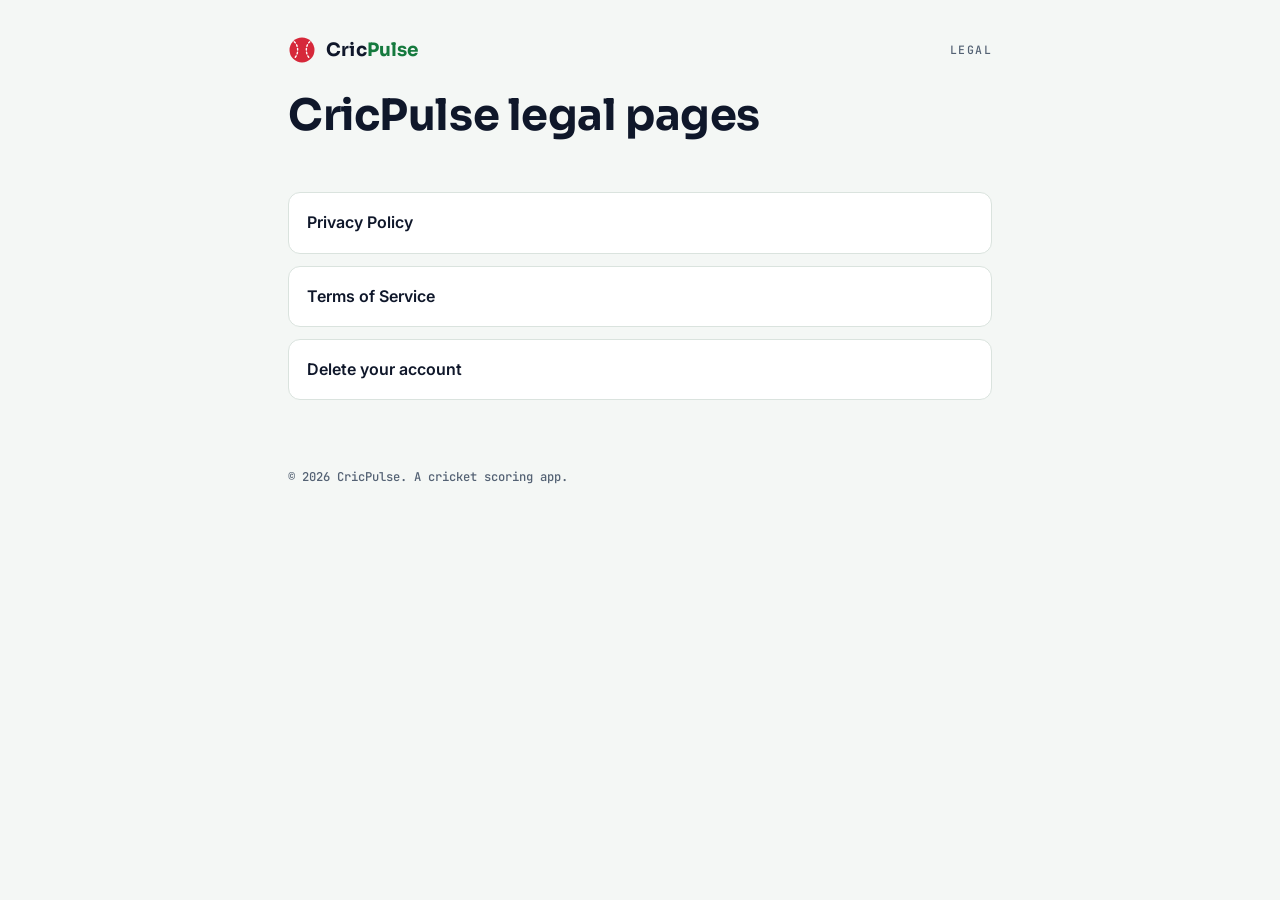
==== index.html @ af15bf6e "docs: add cricpulse legal pages Co-Authored-By: Claude Opus 5.5 <noreply@anthropic.com>" ====
<!doctype html>
<html lang="en">
<head>
<meta charset="utf-8">
<meta name="viewport" content="width=device-width, initial-scale=1">
<meta name="description" content="Privacy Policy, Terms of Service and account deletion for the CricPulse app.">
<title>CricPulse Legal</title>
<link rel="preconnect" href="https://fonts.googleapis.com">
<link rel="preconnect" href="https://fonts.gstatic.com" crossorigin>
<link rel="stylesheet" href="https://fonts.googleapis.com/css2?family=Inter:wght@400;500;600&family=JetBrains+Mono:wght@500;600&family=Sora:wght@600;700&display=swap">
<style>
/* Layout: one reading column. A thin pulse line (the heartbeat from the app logo) separates the masthead from the document. */
:root{
  --bg:#F4F7F5; --surface:#FFFFFF; --fg:#0F172A; --muted:#546274; --line:#DAE3DE;
  --accent:#157A3E; --accent-bg:#E7F4EC; --accent-line:#BFE0CB;
  --pulse:#D6283A;
  --warn:#9A3412; --warn-bg:#FDEFE8; --warn-line:#F2CDBD;
  --font-body:'Inter',system-ui,-apple-system,'Segoe UI',Roboto,sans-serif;
  --font-display:'Sora','Inter',system-ui,sans-serif;
  --font-mono:'JetBrains Mono',ui-monospace,'SF Mono',Menlo,monospace;
}
@media (prefers-color-scheme: dark){
  :root:not([data-theme="light"]){
    --bg:#0B1220; --surface:#111B30; --fg:#E7EDF5; --muted:#92A3B8; --line:#1E2B44;
    --accent:#4ADE9A; --accent-bg:#0E2A22; --accent-line:#1B5A43;
    --pulse:#FF5468;
    --warn:#FDBA9B; --warn-bg:#2B1812; --warn-line:#5A3223;
    color-scheme:dark;
  }
}
:root[data-theme="dark"]{
  --bg:#0B1220; --surface:#111B30; --fg:#E7EDF5; --muted:#92A3B8; --line:#1E2B44;
  --accent:#4ADE9A; --accent-bg:#0E2A22; --accent-line:#1B5A43;
  --pulse:#FF5468;
  --warn:#FDBA9B; --warn-bg:#2B1812; --warn-line:#5A3223;
  color-scheme:dark;
}
*{box-sizing:border-box}
body{
  background:var(--bg); color:var(--fg);
  font:400 16px/1.7 var(--font-body);
  padding-block:28px 72px;
  padding-left:max(16px, env(safe-area-inset-left, 0px));
  padding-right:max(16px, env(safe-area-inset-right, 0px));
  -webkit-text-size-adjust:100%;
}
.wrap{max-width:44rem;margin:0 auto;display:flex;flex-direction:column;gap:28px;min-width:0}
a{color:var(--accent);text-underline-offset:3px;text-decoration-thickness:1px}
a:focus-visible,summary:focus-visible{outline:2px solid var(--accent);outline-offset:3px;border-radius:4px}
.mast{display:flex;align-items:center;justify-content:space-between;gap:12px;flex-wrap:wrap}
.brand{display:flex;align-items:center;gap:10px;font:700 1.15rem/1 var(--font-display);letter-spacing:.01em}
.brand b{color:var(--accent);font-weight:700}
.doc-kind{font:500 .72rem/1 var(--font-mono);letter-spacing:.12em;text-transform:uppercase;color:var(--muted)}
.pulse{display:flex;align-items:center;gap:0}
.pulse svg{flex:none;display:block}
.pulse i{flex:1;height:2px;background:var(--line);min-width:0}
.pulse .lead{flex:none;width:24px;height:2px;background:var(--pulse)}
h1{font:700 clamp(1.9rem,5.4vw,2.7rem)/1.12 var(--font-display);letter-spacing:-.01em;margin:0;text-wrap:balance}
.meta{display:flex;flex-wrap:wrap;gap:6px 18px;margin:14px 0 0;padding:0;list-style:none;font:500 .76rem/1.5 var(--font-mono);color:var(--muted)}
.meta strong{color:var(--fg);font-weight:500}
.lede{font-size:1.06rem;color:var(--fg);margin:0;max-width:62ch}
.summary{background:var(--accent-bg);border:1px solid var(--accent-line);border-radius:14px;padding:18px 20px;display:flex;flex-direction:column;gap:10px}
.summary h2{margin:0;font:600 .74rem/1 var(--font-mono);letter-spacing:.12em;text-transform:uppercase;color:var(--accent)}
.summary ul{margin:0;padding-left:1.15em;display:flex;flex-direction:column;gap:6px}
.summary li::marker{color:var(--accent)}
.toc{border:1px solid var(--line);border-radius:14px;background:var(--surface);padding:16px 20px}
.toc h2{margin:0 0 10px;font:600 .74rem/1 var(--font-mono);letter-spacing:.12em;text-transform:uppercase;color:var(--muted)}
.toc ol{margin:0;padding:0;list-style:none;columns:2 15rem;column-gap:28px}
.toc li{break-inside:avoid;padding:3px 0;font-size:.94rem}
.toc a{text-decoration:none;color:var(--fg)}
.toc a:hover{color:var(--accent);text-decoration:underline}
.toc .n{display:inline-block;width:1.9em;font:500 .78rem var(--font-mono);color:var(--accent)}
.sec{display:flex;flex-direction:column;gap:12px;min-width:0;scroll-margin-top:16px}
.sec h2{margin:0;font:600 1.3rem/1.3 var(--font-display);display:flex;gap:12px;align-items:baseline;text-wrap:balance}
.sec h2 .n{font:500 .8rem var(--font-mono);color:var(--accent);flex:none;min-width:1.7em}
.sec h3{margin:10px 0 0;font:600 1rem/1.4 var(--font-body)}
.sec p{margin:0;max-width:65ch}
.sec ul,.sec ol.plain{margin:0;padding-left:1.25em;display:flex;flex-direction:column;gap:6px;max-width:65ch}
.sec li::marker{color:var(--muted)}
.sec .sub{display:flex;flex-direction:column;gap:6px}
ol.steps{margin:0;padding:0;list-style:none;counter-reset:s;display:flex;flex-direction:column;gap:12px;max-width:65ch}
ol.steps li{counter-increment:s;display:grid;grid-template-columns:2rem 1fr;gap:12px;align-items:start}
ol.steps li::before{content:counter(s);width:2rem;height:2rem;border-radius:50%;background:var(--accent-bg);border:1px solid var(--accent-line);color:var(--accent);font:600 .85rem/1 var(--font-mono);display:grid;place-items:center}
ol.steps li>div{padding-top:3px;min-width:0}
.tbl{overflow-x:auto;border:1px solid var(--line);border-radius:12px;background:var(--surface)}
table{border-collapse:collapse;width:100%;min-width:30rem;font-size:.93rem;line-height:1.5}
th,td{text-align:left;vertical-align:top;padding:11px 14px;border-bottom:1px solid var(--line)}
tr:last-child td{border-bottom:0}
th{font:600 .7rem/1.2 var(--font-mono);letter-spacing:.1em;text-transform:uppercase;color:var(--muted);background:var(--bg)}
td:first-child{font-weight:500}
.tag{display:inline-block;font:600 .68rem/1 var(--font-mono);letter-spacing:.06em;text-transform:uppercase;padding:4px 7px;border-radius:6px;white-space:nowrap}
.tag.del{background:var(--accent-bg);color:var(--accent);border:1px solid var(--accent-line)}
.tag.keep{background:var(--warn-bg);color:var(--warn);border:1px solid var(--warn-line)}
.note{border:1px solid var(--warn-line);background:var(--warn-bg);color:var(--fg);border-radius:12px;padding:14px 16px;max-width:65ch}
.contact{border:1px solid var(--line);background:var(--surface);border-radius:14px;padding:18px 20px;display:flex;flex-direction:column;gap:6px}
.contact .label{font:600 .72rem/1 var(--font-mono);letter-spacing:.12em;text-transform:uppercase;color:var(--muted)}
.contact code{font:500 1rem/1.5 var(--font-mono);color:var(--fg);word-break:break-all;user-select:all}
.foot{font:500 .76rem/1.6 var(--font-mono);color:var(--muted);padding-top:4px}
@media (max-width:480px){
  .sec h2{flex-direction:column;gap:2px}
  th,td{padding:10px 12px}
}
</style>
<style>.legal-links{list-style:none;padding:0;margin:24px 0;display:grid;gap:12px}.legal-links a{display:block;padding:16px 18px;border:1px solid var(--line);border-radius:12px;background:var(--surface);color:var(--fg);text-decoration:none;font-weight:600}.legal-links a:hover{border-color:var(--accent);color:var(--accent)}</style>
</head>
<body>
<main class="wrap">
  <header class="mast">
    <div class="brand">
      <svg width="28" height="28" viewBox="0 0 28 28" aria-hidden="true"><circle cx="14" cy="14" r="12.5" fill="#D6283A"/><path d="M6.2 5.8c4.6 3.4 4.6 13 0 16.4M21.8 5.8c-4.6 3.4-4.6 13 0 16.4" fill="none" stroke="#fff" stroke-width="1.4" stroke-linecap="round" stroke-dasharray="1.6 2.2"/></svg>
      <span>Cric<b>Pulse</b></span>
    </div>
    <span class="doc-kind">Legal</span>
  </header>
  <h1>CricPulse legal pages</h1>
  <ul class="legal-links">
    <li><a href="privacy-policy.html">Privacy Policy</a></li>
    <li><a href="terms-of-service.html">Terms of Service</a></li>
    <li><a href="delete-account.html">Delete your account</a></li>
  </ul>
  <p class="foot">&copy; 2026 CricPulse. A cricket scoring app.</p>
</main>
</body>
</html>
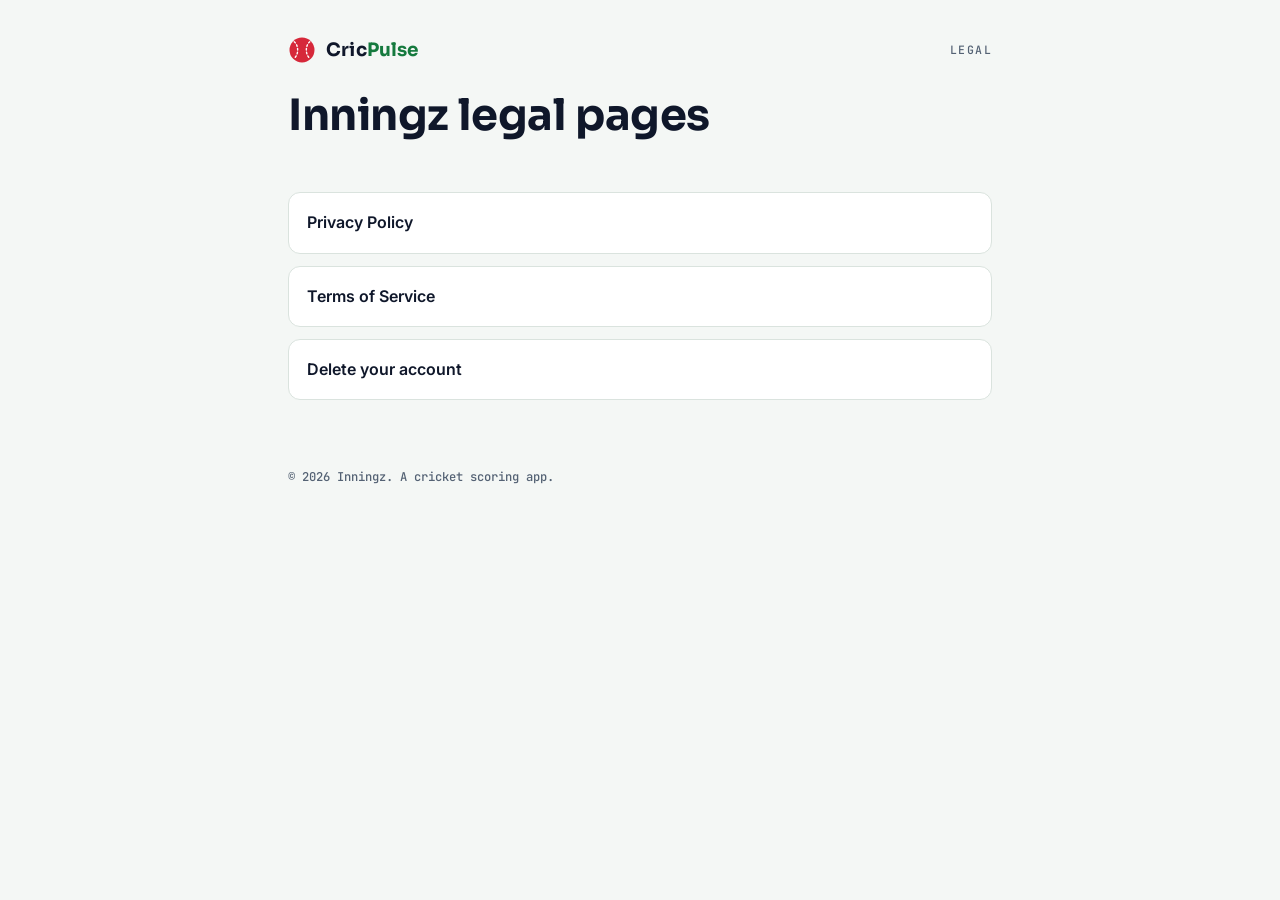
==== commit 3e79177e: "docs: rename app to inningz Co-Authored-By: Claude Opus 5.5 <noreply@anthropic.com>" ====
--- a/index.html
+++ b/index.html
@@ -3,8 +3,8 @@
 <head>
 <meta charset="utf-8">
 <meta name="viewport" content="width=device-width, initial-scale=1">
-<meta name="description" content="Privacy Policy, Terms of Service and account deletion for the CricPulse app.">
-<title>CricPulse Legal</title>
+<meta name="description" content="Privacy Policy, Terms of Service and account deletion for the Inningz app.">
+<title>Inningz Legal</title>
 <link rel="preconnect" href="https://fonts.googleapis.com">
 <link rel="preconnect" href="https://fonts.gstatic.com" crossorigin>
 <link rel="stylesheet" href="https://fonts.googleapis.com/css2?family=Inter:wght@400;500;600&family=JetBrains+Mono:wght@500;600&family=Sora:wght@600;700&display=swap">
@@ -112,13 +112,13 @@
     </div>
     <span class="doc-kind">Legal</span>
   </header>
-  <h1>CricPulse legal pages</h1>
+  <h1>Inningz legal pages</h1>
   <ul class="legal-links">
     <li><a href="privacy-policy.html">Privacy Policy</a></li>
     <li><a href="terms-of-service.html">Terms of Service</a></li>
     <li><a href="delete-account.html">Delete your account</a></li>
   </ul>
-  <p class="foot">&copy; 2026 CricPulse. A cricket scoring app.</p>
+  <p class="foot">&copy; 2026 Inningz. A cricket scoring app.</p>
 </main>
 </body>
 </html>
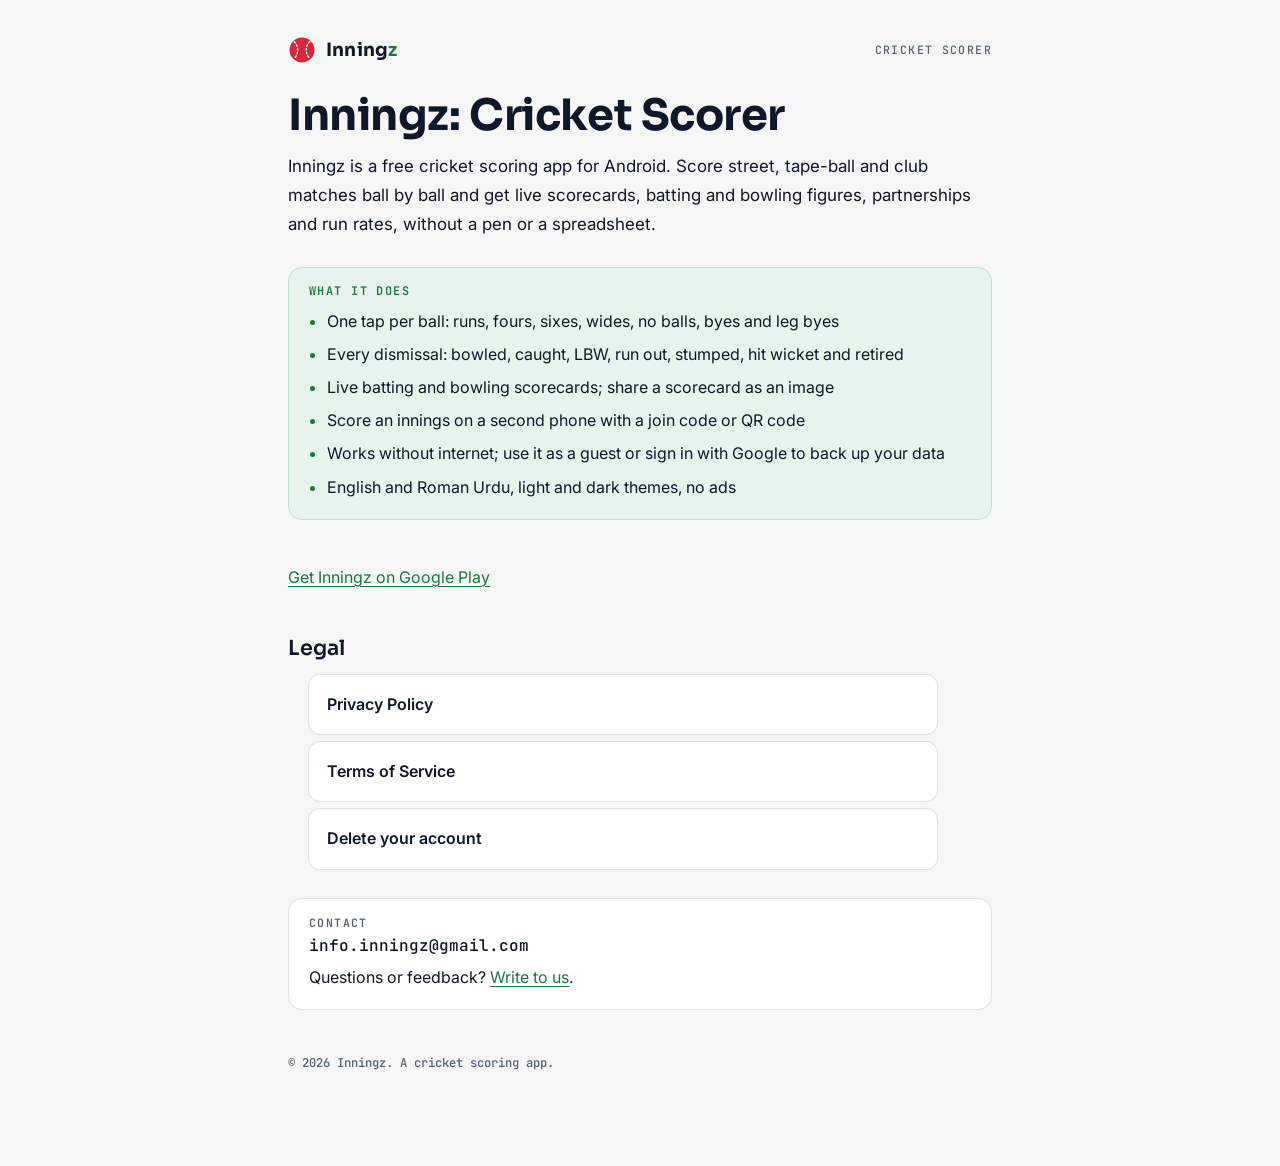
==== commit b9982e25: "docs: describe the inningz app on the homepage, fix wordmark Co-Authored-By: Claude Opus 5.5 <norepl" ====
--- a/index.html
+++ b/index.html
@@ -3,8 +3,8 @@
 <head>
 <meta charset="utf-8">
 <meta name="viewport" content="width=device-width, initial-scale=1">
-<meta name="description" content="Privacy Policy, Terms of Service and account deletion for the Inningz app.">
-<title>Inningz Legal</title>
+<meta name="description" content="Inningz is a free cricket scoring app for Android: ball-by-ball scoring, live scorecards and squads for street, tape-ball and club matches.">
+<title>Inningz: Cricket Scorer</title>
 <link rel="preconnect" href="https://fonts.googleapis.com">
 <link rel="preconnect" href="https://fonts.gstatic.com" crossorigin>
 <link rel="stylesheet" href="https://fonts.googleapis.com/css2?family=Inter:wght@400;500;600&family=JetBrains+Mono:wght@500;600&family=Sora:wght@600;700&display=swap">
@@ -108,16 +108,39 @@
   <header class="mast">
     <div class="brand">
       <svg width="28" height="28" viewBox="0 0 28 28" aria-hidden="true"><circle cx="14" cy="14" r="12.5" fill="#D6283A"/><path d="M6.2 5.8c4.6 3.4 4.6 13 0 16.4M21.8 5.8c-4.6 3.4-4.6 13 0 16.4" fill="none" stroke="#fff" stroke-width="1.4" stroke-linecap="round" stroke-dasharray="1.6 2.2"/></svg>
-      <span>Cric<b>Pulse</b></span>
+      <span>Inning<b>z</b></span>
     </div>
-    <span class="doc-kind">Legal</span>
+    <span class="doc-kind">Cricket scorer</span>
   </header>
-  <h1>Inningz legal pages</h1>
-  <ul class="legal-links">
-    <li><a href="privacy-policy.html">Privacy Policy</a></li>
-    <li><a href="terms-of-service.html">Terms of Service</a></li>
-    <li><a href="delete-account.html">Delete your account</a></li>
-  </ul>
+  <section class="sec">
+    <h1>Inningz: Cricket Scorer</h1>
+    <p class="lede">Inningz is a free cricket scoring app for Android. Score street, tape-ball and club matches ball by ball and get live scorecards, batting and bowling figures, partnerships and run rates, without a pen or a spreadsheet.</p>
+  </section>
+  <div class="summary">
+    <h2>What it does</h2>
+    <ul>
+      <li>One tap per ball: runs, fours, sixes, wides, no balls, byes and leg byes</li>
+      <li>Every dismissal: bowled, caught, LBW, run out, stumped, hit wicket and retired</li>
+      <li>Live batting and bowling scorecards; share a scorecard as an image</li>
+      <li>Score an innings on a second phone with a join code or QR code</li>
+      <li>Works without internet; use it as a guest or sign in with Google to back up your data</li>
+      <li>English and Roman Urdu, light and dark themes, no ads</li>
+    </ul>
+  </div>
+  <p><a href="https://play.google.com/store/apps/details?id=com.inningz.app">Get Inningz on Google Play</a></p>
+  <section class="sec">
+    <h2>Legal</h2>
+    <ul class="legal-links">
+      <li><a href="privacy-policy.html">Privacy Policy</a></li>
+      <li><a href="terms-of-service.html">Terms of Service</a></li>
+      <li><a href="delete-account.html">Delete your account</a></li>
+    </ul>
+  </section>
+  <div class="contact">
+    <span class="label">Contact</span>
+    <code>info.inningz@gmail.com</code>
+    <span>Questions or feedback? <a href="mailto:info.inningz@gmail.com">Write to us</a>.</span>
+  </div>
   <p class="foot">&copy; 2026 Inningz. A cricket scoring app.</p>
 </main>
 </body>
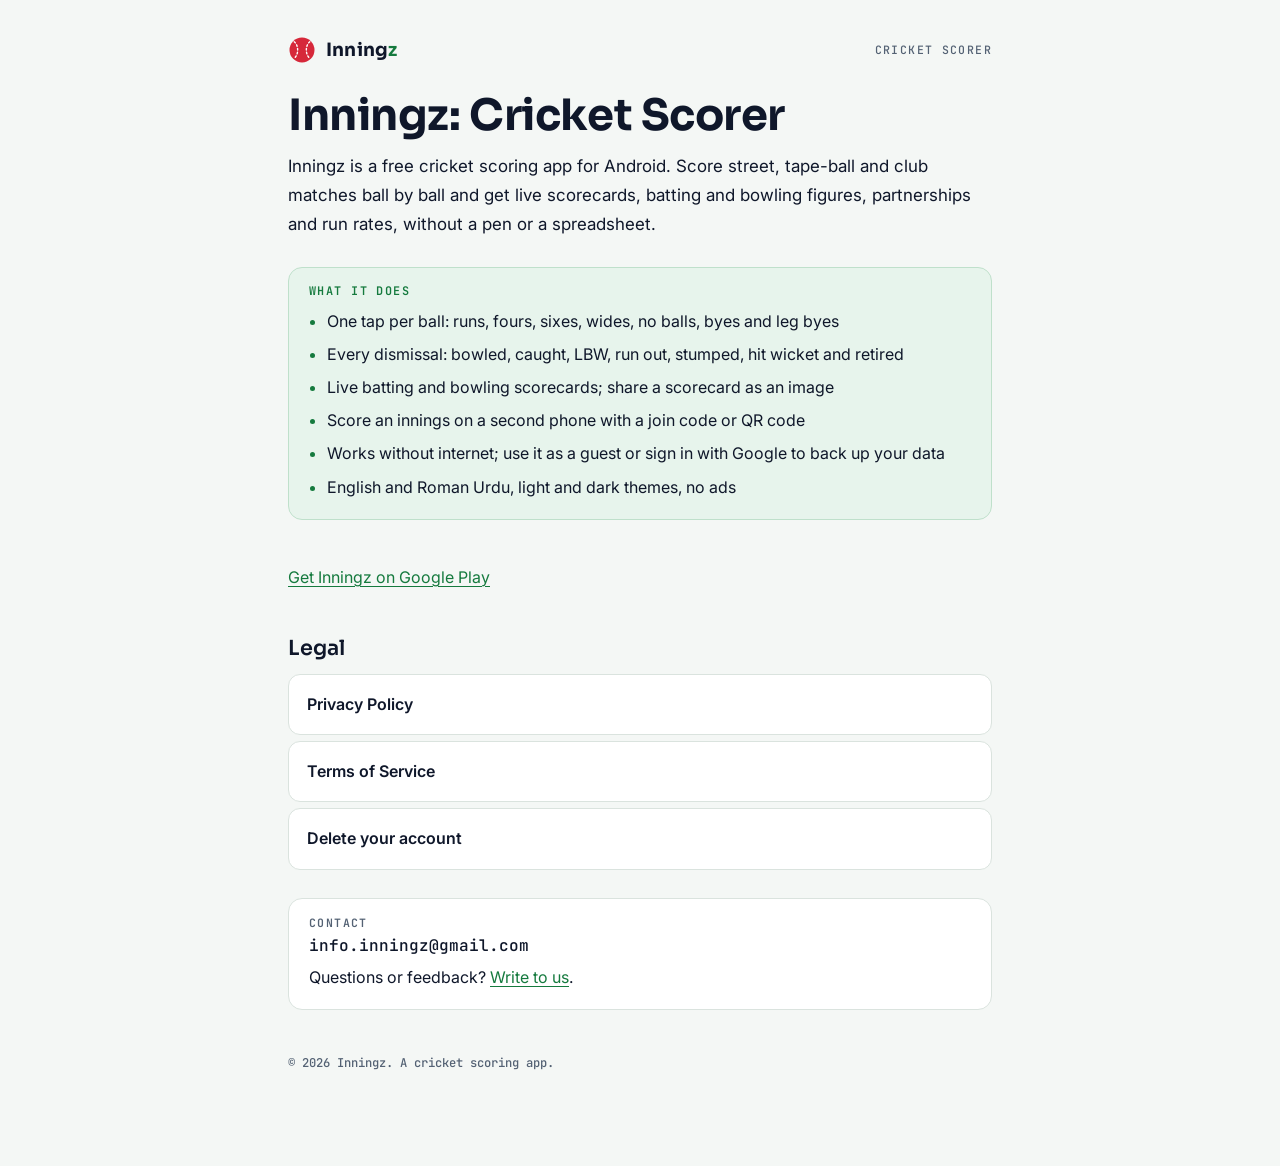
==== commit 1b1fd87f: "docs: align homepage legal links Co-Authored-By: Claude Opus 5.5 <noreply@anthropic.com>" ====
--- a/index.html
+++ b/index.html
@@ -101,7 +101,7 @@
   th,td{padding:10px 12px}
 }
 </style>
-<style>.legal-links{list-style:none;padding:0;margin:24px 0;display:grid;gap:12px}.legal-links a{display:block;padding:16px 18px;border:1px solid var(--line);border-radius:12px;background:var(--surface);color:var(--fg);text-decoration:none;font-weight:600}.legal-links a:hover{border-color:var(--accent);color:var(--accent)}</style>
+<style>.legal-links{list-style:none;padding:0;margin:24px 0;display:grid;gap:12px}.legal-links a{display:block;padding:16px 18px;border:1px solid var(--line);border-radius:12px;background:var(--surface);color:var(--fg);text-decoration:none;font-weight:600}.legal-links a:hover{border-color:var(--accent);color:var(--accent)}.sec ul.legal-links{padding-left:0;max-width:none;margin:0}</style>
 </head>
 <body>
 <main class="wrap">
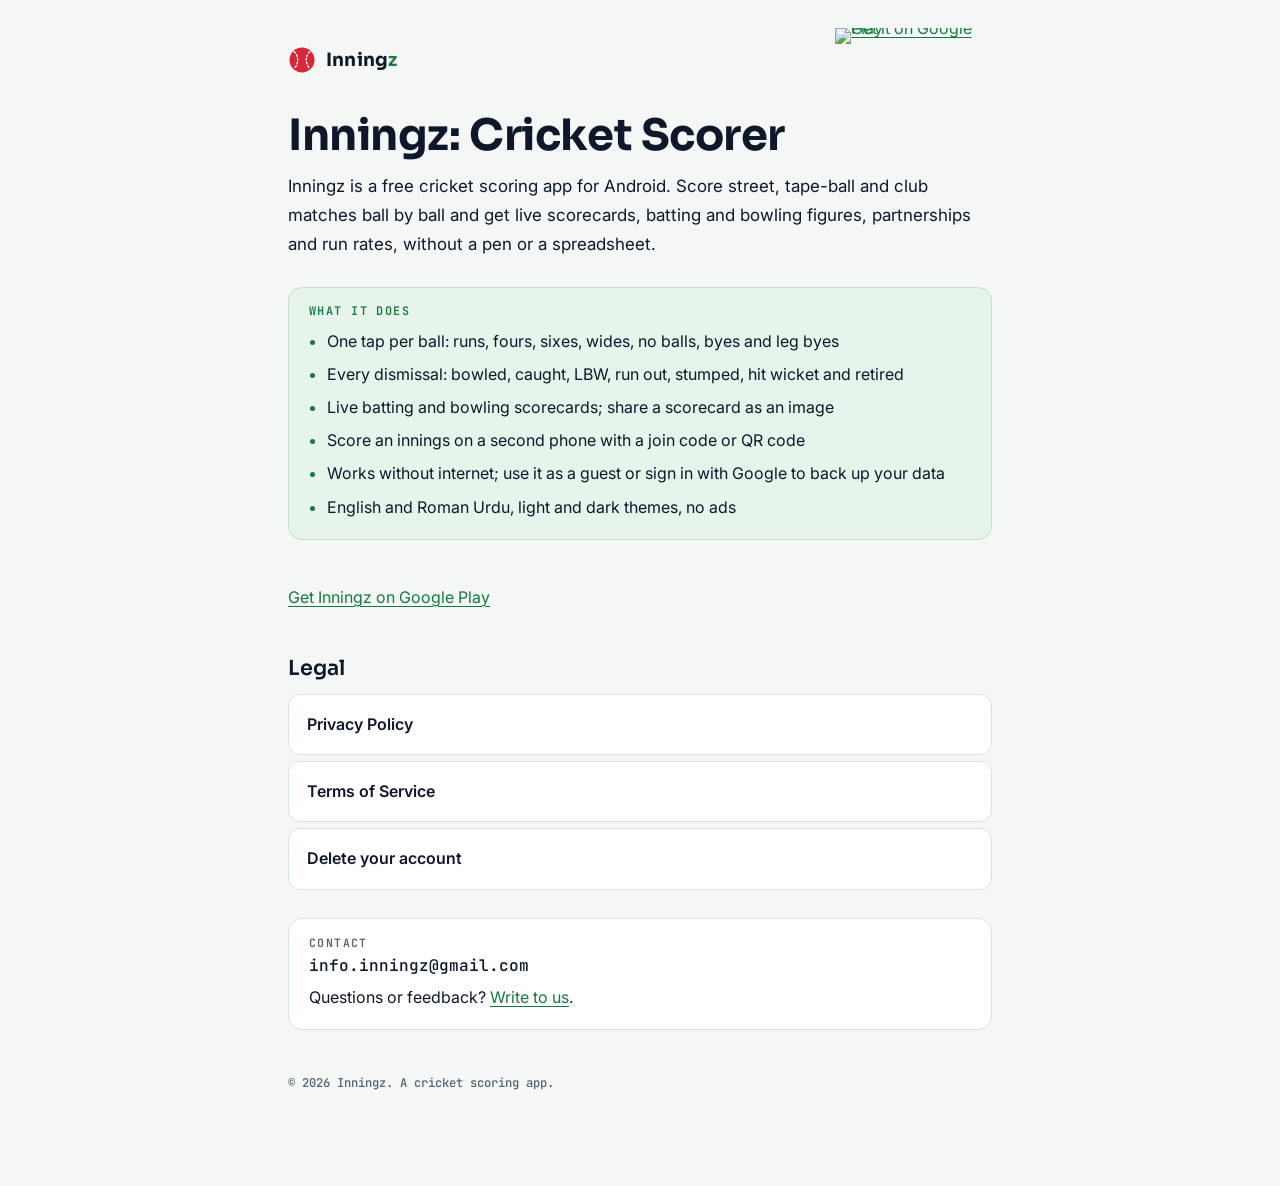
==== commit faf47776: "feat: add the google play badge and a tab icon The home page header now shows the official Google Pl" ====
--- a/index.html
+++ b/index.html
@@ -5,6 +5,8 @@
 <meta name="viewport" content="width=device-width, initial-scale=1">
 <meta name="description" content="Inningz is a free cricket scoring app for Android: ball-by-ball scoring, live scorecards and squads for street, tape-ball and club matches.">
 <title>Inningz: Cricket Scorer</title>
+<link rel="icon" type="image/png" sizes="48x48" href="favicon.png">
+<link rel="apple-touch-icon" sizes="180x180" href="apple-touch-icon.png">
 <link rel="preconnect" href="https://fonts.googleapis.com">
 <link rel="preconnect" href="https://fonts.gstatic.com" crossorigin>
 <link rel="stylesheet" href="https://fonts.googleapis.com/css2?family=Inter:wght@400;500;600&family=JetBrains+Mono:wght@500;600&family=Sora:wght@600;700&display=swap">
@@ -51,6 +53,8 @@
 .brand{display:flex;align-items:center;gap:10px;font:700 1.15rem/1 var(--font-display);letter-spacing:.01em}
 .brand b{color:var(--accent);font-weight:700}
 .doc-kind{font:500 .72rem/1 var(--font-mono);letter-spacing:.12em;text-transform:uppercase;color:var(--muted)}
+.play-badge{display:inline-block;line-height:0;border-radius:10px}
+.play-badge img{display:block;width:auto;height:64px;margin:-8px -8px}
 .pulse{display:flex;align-items:center;gap:0}
 .pulse svg{flex:none;display:block}
 .pulse i{flex:1;height:2px;background:var(--line);min-width:0}
@@ -110,7 +114,7 @@
       <svg width="28" height="28" viewBox="0 0 28 28" aria-hidden="true"><circle cx="14" cy="14" r="12.5" fill="#D6283A"/><path d="M6.2 5.8c4.6 3.4 4.6 13 0 16.4M21.8 5.8c-4.6 3.4-4.6 13 0 16.4" fill="none" stroke="#fff" stroke-width="1.4" stroke-linecap="round" stroke-dasharray="1.6 2.2"/></svg>
       <span>Inning<b>z</b></span>
     </div>
-    <span class="doc-kind">Cricket scorer</span>
+    <a class="play-badge" href="https://play.google.com/store/apps/details?id=com.inningz.app"><img alt="Get it on Google Play" src="https://play.google.com/intl/en_us/badges/static/images/badges/en_badge_web_generic.png" width="646" height="250"></a>
   </header>
   <section class="sec">
     <h1>Inningz: Cricket Scorer</h1>
